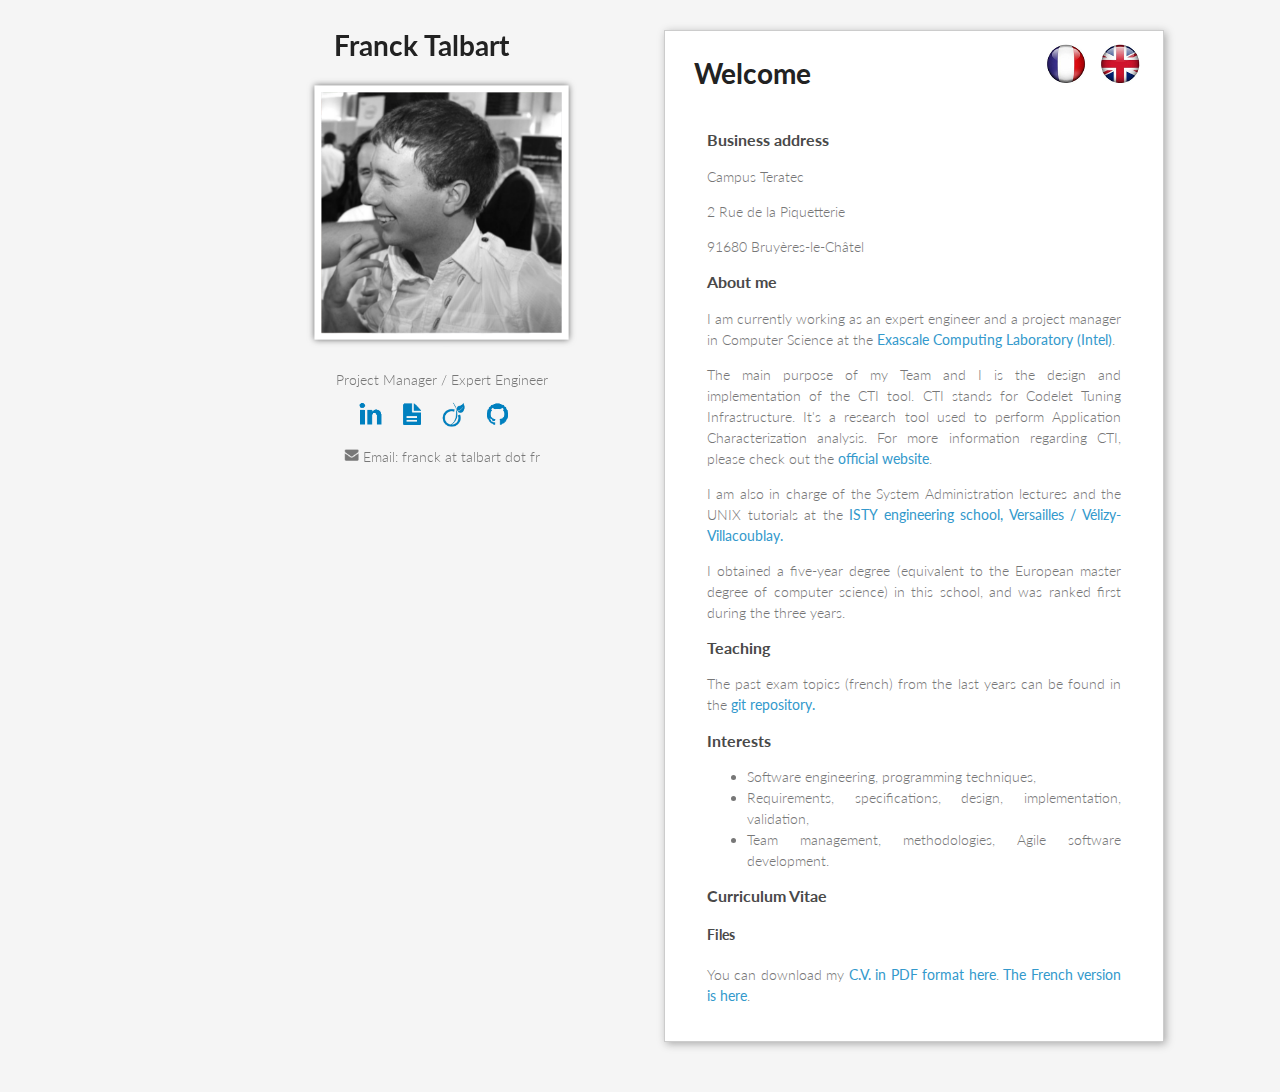
==== index.html @ 35c8802e "Merge branch 'master' of https://github.com/franck-talbart/franck-talbart.github.io" ====
﻿<!doctype html>
<html>
    <head>
        <meta charset="utf-8">
        <title>Franck Talbart's professional website</title>
        <link rel="stylesheet" href="css/styles.css">
        <meta name="viewport" content="width=device-width, initial-scale=1, user-scalable=no">
        <link rel="icon" type="image/x-icon" href="favicon.ico">
        <link rel="shortcut icon" type="image/x-icon" href="favicon.ico">
        <!--[if lt IE 9]>
        <script src="//html5shiv.googlecode.com/svn/trunk/html5.js"></script>
        <![endif]-->
    </head>
    <body>
        <div id="site">
            <div class="wrapper">
                <header>
                    <h1>Franck Talbart</h1>
                    <p class="view">
                        <div style="text-align:center">
                            <img alt="Photo" src="images/photo2.png"/>
                        </div>
                    </p>
                    <div style="text-align:center">Project Manager / Expert Engineer</div>
                    <div id="icons" style="text-align:center">
                        <a href="http://fr.linkedin.com/pub/franck-talbart/17/47b/554/" title="LinkedIn" target="_blank"><img alt="LinkedIn" src="images/linkedin.png" width="25" /></a>
                        <a href="CV_Franck_TALBART_eng.pdf" title="CV PDF" target="_blank"><img alt="CV PDF" src="images/file.png" width="20" /></a>
                        <a href="http://fr.viadeo.com/profile/002cguysoy9el0n" title="Viadeo" target="_blank"><img alt="Viadeo" src="images/viadeo.png" width="25" /></a>
                        <a href="https://github.com/franck-talbart" title="Github" target="_blank"><img alt="Github" src="images/github.png" width="25" /></a>
                    </div>
                    <p class="view">
                        <div style="text-align:center">
                            <img alt="Email" src="images/mail.png" width="15"/> Email: franck at talbart dot fr
                        </div>
                    </p>
                </header>
                <section>
                    <div id="flags">
                        <a href="index_fr.html" title="French">
                            <img alt="Français" src="images/french_flag.png"/>
                        </a>
                        <a href="index.html" title="English">
                            <img alt="Anglais" src="images/english_flag.png"/>
                        </a>
                    </div>
                    <div id="welcome">
                        <h1>Welcome</h1>
                    </div>
                    <div id="page">
                        <h3>Business address</h3>
                        <p>Campus Teratec</p>
                        <p>2 Rue de la Piquetterie</p>
                        <p>91680 Bruyères-le-Châtel</p>
                        <h3>About me</h3>
                        <p>
                            I am currently working as an expert engineer and a project manager in Computer Science at the <a href="http://www.exascale-computing.eu/" target="_blank">Exascale Computing Laboratory (Intel)</a>.</p>
                        <p>
                            The main purpose of my Team and I is the design
                            and implementation of the CTI tool. CTI stands for Codelet
                            Tuning Infrastructure. It's a research tool
                            used to perform Application Characterization
                            analysis. For more information regarding
                            CTI, please check out the <a
                                href="https://github.com/franck-talbart/codelet_tuning_infrastructure/wiki" target="_blank">official website</a>.
                        </p>
                        <p>
                            I am also in charge of the System Administration lectures and the UNIX tutorials at the <a href="http://www.isty.uvsq.fr/" target="_blank">ISTY engineering school, Versailles / Vélizy-Villacoublay.</a>
                        </p>
                        <p>
                            I obtained a five-year degree (equivalent to the European master degree of computer science) in this school, and was ranked first during the three years.
                        </p>
                        <h3>Teaching</h3>
                        <p>
                            The past exam topics (french) from the last years can be found in the <a href="https://github.com/franck-talbart/admin_sys_exam" target="_blank">git repository.</a>  

                        </p>
                        <h3>Interests</h3>
                        <ul>
                            <li>Software engineering, programming techniques,</li>
                            <li>Requirements, specifications, design, implementation, validation,</li>
                            <li>Team management, methodologies, Agile software development.</li>
                        </ul>
                        <h3>Curriculum Vitae</h3>
                        <h4>Files</h4>
                        <p>
                            You can download my <a href="CV_Franck_TALBART_eng.pdf" target="_blank">C.V. in PDF format here</a>. <a href="CV_Franck_TALBART_fr.pdf" target="_blank">The French version is here</a>.
                        </p>
                    </div>
                </section>
                <footer>
                </footer>
            </div>
            <script src="javascripts/scale.fix.js"></script>
        </div>
        <script>
            (function(i,s,o,g,r,a,m){i['GoogleAnalyticsObject']=r;i[r]=i[r]||function(){
            (i[r].q=i[r].q||[]).push(arguments)},i[r].l=1*new Date();a=s.createElement(o),
            m=s.getElementsByTagName(o)[0];a.async=1;a.src=g;m.parentNode.insertBefore(a,m)
            })(window,document,'script','//www.google-analytics.com/analytics.js','ga');
            
            ga('create', 'UA-42647516-1', 'franck-talbart.github.io');
			ga('require', 'displayfeatures');
            ga('send', 'pageview');
            
        </script>
    </body>
</html>
---- css/styles.css ----
@import url(https://fonts.googleapis.com/css?family=Lato:300italic,700italic,300,700);

body 
{
    padding:8px;
    font:14px/1.5 Lato, "Helvetica Neue", Helvetica, Arial, sans-serif;
    color:#777;
    font-weight:300;
    background-color: whitesmoke;
    background-position: center -18em;
    background-repeat: repeat-x; 
}

#site
{
    max-width: 48em;
    margin: 1em auto 1em auto;
    line-height:1.5em;
}

#page
{
    background: white;
    padding: 6em 3em 1.5em 3em;
    border: 1px solid #ccc;
}

#flags
{
    float: right;
    padding: 1em 1em 0em 0em;
}

#welcome
{
    float: left;
    padding: 2em 0em 0em 0em;
}

#flags img 
{
    margin:0px 10px 0px 0px;
    border: 0px;
}

#icons img 
{
    margin:10px 15px 0px 0px;
    border: 0px;
}

/* CSS3 */
#page
{
    box-shadow: 2px 2px 8px #aaa;
    -webkit-box-shadow: 2px 2px 8px #aaa;
    -moz-box-shadow: 2px 2px 8px #aaa;	
}

h1
{
    color:#222;
    margin:0 0 0 30px;
}

h2, h3, h4, h5, h6
{
    color:#222;
    margin:0 0 20 0px;
}

p, ul, ol, table, pre, dl 
{
    margin:0 0 20 0px;
text-align:justify;
}

h1, h2, h3
{
    line-height:1.1;
}

h1
{
    font-size:28px;
}

h2 
{
    color:#393939;
}

h3, h4, h5, h6
{
    color:#494949;
}

a
{
    color:#39c;
    font-weight:400;
    text-decoration:none;
}

a small
{
    font-size:11px;
    color:#777;
    margin-top:-0.6em;
    display:block;
}

.wrapper
{
    width:860px;
    margin:0 auto auto auto;
}

blockquote
{
    border-left:1px solid #e5e5e5;
    margin:0 auto auto auto;
    padding:0 0 0 20px;
    font-style:italic;
}

code, pre
{
    font-family:Monaco, Bitstream Vera Sans Mono, Lucida Console, Terminal;
    color:#333;
    font-size:12px;
}

pre
{
    padding:8px 15px;
    background: #f8f8f8;  
    border-radius:5px;
    border:1px solid #e5e5e5;
    overflow-x: auto;
}

table
{
    width:100%;
    border-collapse:collapse;
}

th, td
{
    text-align:left;
    padding:5px 10px;
    border-bottom:1px solid #e5e5e5;
}

dt
{
    color:#444;
    font-weight:700;
}

th
{
    color:#444;
}

img
{
    max-width:100%;
}

header
{
    width:275px;
    float:left;
    position:fixed;
}

header ul
{
    list-style:none;
    height:40px;
    padding:0;

    background: #eee;
    background: -moz-linear-gradient(top, #f8f8f8 0%, #dddddd 100%);
    background: -webkit-gradient(linear, left top, left bottom, color-stop(0%,#f8f8f8), color-stop(100%,#dddddd));
    background: -webkit-linear-gradient(top, #f8f8f8 0%,#dddddd 100%);
    background: -o-linear-gradient(top, #f8f8f8 0%,#dddddd 100%);
    background: -ms-linear-gradient(top, #f8f8f8 0%,#dddddd 100%);
    background: linear-gradient(top, #f8f8f8 0%,#dddddd 100%);
      
    border-radius:5px;
    border:1px solid #d2d2d2;
    box-shadow:inset #fff 0 1px 0, inset rgba(0,0,0,0.03) 0 -1px 0;
    width:270px;
}

header li
{
    width:89px;
    float:left;
    border-right:1px solid #d2d2d2;
    height:40px;
}

header ul a
{
    line-height:1;
    font-size:11px;
    color:#999;
    display:block;
    text-align:center;
    padding-top:6px;
    height:40px;
}

strong
{
    color:#222;
    font-weight:700;
}

header ul li + li
{
    width:88px;
    border-left:1px solid #fff;
}

header ul li + li + li
{
    border-right:none;
    width:89px;
}

header ul a strong
{
    font-size:14px;
    display:block;
    color:#222;
}

section
{
    width:500px;
    float:right;
    padding-bottom:50px;
}

small
{
    font-size:11px;
}

hr
{
    border:0;
    background:#e5e5e5;
    height:1px;
    margin:0 0 20 0px;
}

footer
{
    width:270px;
    float:left;
    position:fixed;
    bottom:50px;
}

@media print, screen and (max-width: 960px)
{
    div.wrapper
    {
        width:auto;
        margin:0;
    }

    header, section, footer
    {
        float:none;
        position:static;
        width:auto;
    }

    header
    {
        padding-right:320px;
    }

    section
    {
        border:1px solid #e5e5e5;
        border-width:1px 0;
        padding:20px 0;
        margin:0 0 20 0px;
    }

    header a small
    {
        display:inline;
    }

    header ul
    {
        position:absolute;
        right:50px;
        top:52px;
    }
}

@media print, screen and (max-width: 720px)
{
    body
    {
        word-wrap:break-word;
    }

    header
    {
        padding:0;
    }

    header ul, header p.view
    {
        position:static;
    }

    pre, code
    {
        word-wrap:normal;
    }
}

@media print, screen and (max-width: 480px)
{
    body
    {
        padding:15px;
    }
      
    header ul
    {
        display:none;
    }
}

@media print
{
    body
    {
        padding:0.4in;
        font-size:12pt;
        color:#444;
    }
}
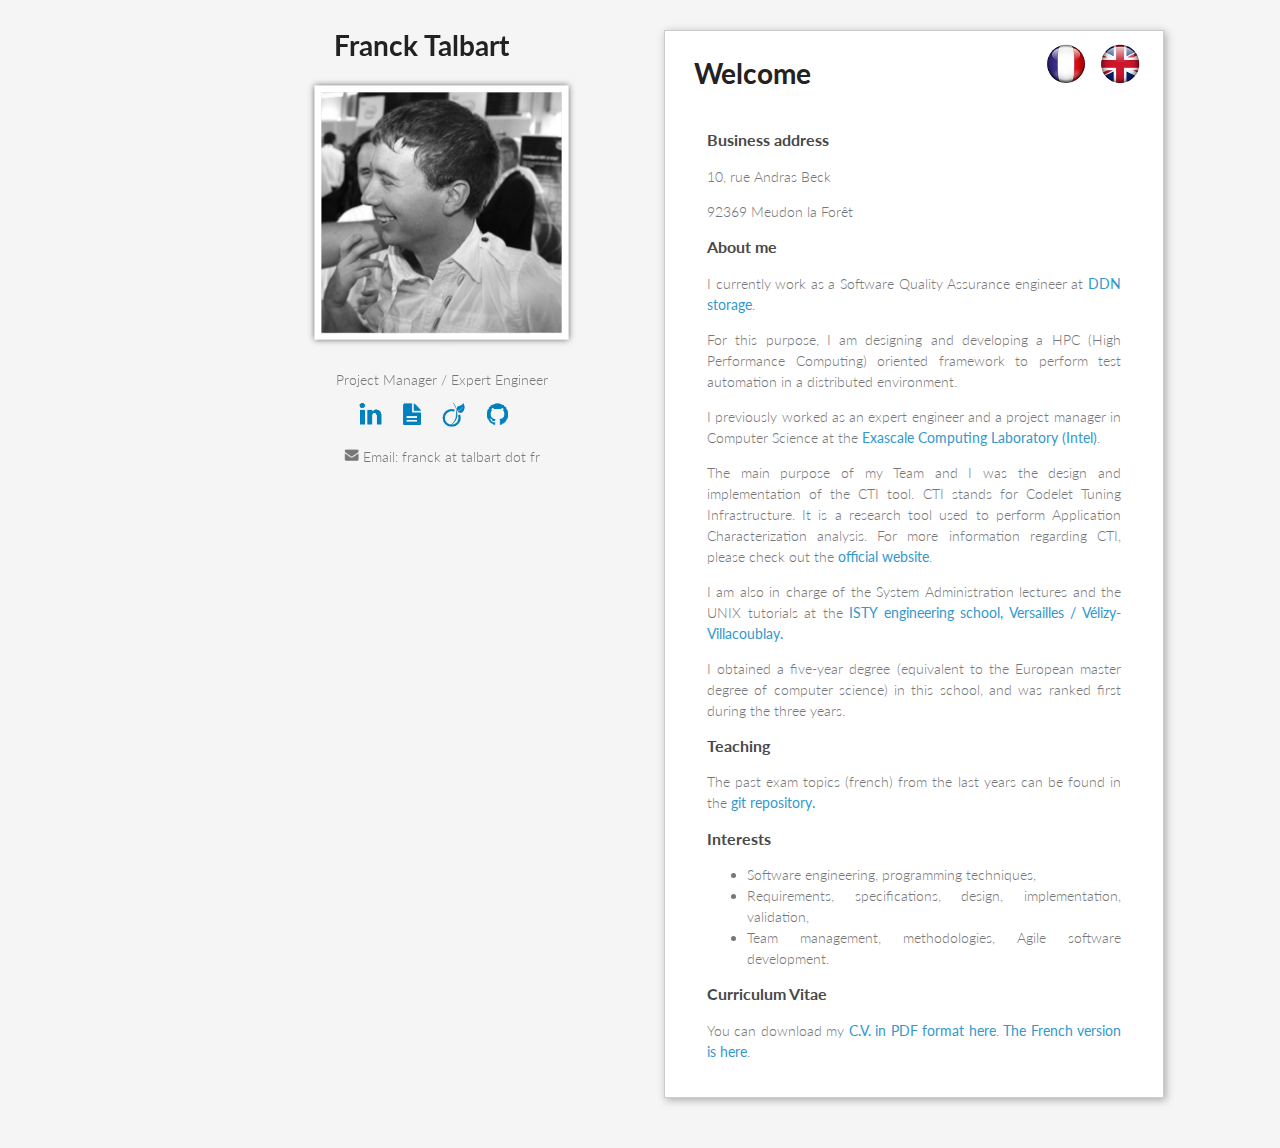
==== commit 46b03141: "Removed a useless title" ====
--- a/index.html
+++ b/index.html
@@ -48,19 +48,22 @@
                     </div>
                     <div id="page">
                         <h3>Business address</h3>
-                        <p>Campus Teratec</p>
-                        <p>2 Rue de la Piquetterie</p>
-                        <p>91680 Bruyères-le-Châtel</p>
+                        <p>10, rue Andras Beck</p>
+                        <p>92369 Meudon la Forêt</p>
                         <h3>About me</h3>
+						<p>
+							I currently work as a Software Quality Assurance engineer at <a href="http://www.ddn.com" target="_blank">DDN storage</a>.
+						</p>
+						<p>
+							For this purpose, I am designing and developing a HPC (High Performance Computing) oriented framework to perform test automation in a distributed environment.</p>
+						</p>
                         <p>
-                            I am currently working as an expert engineer and a project manager in Computer Science at the <a href="http://www.exascale-computing.eu/" target="_blank">Exascale Computing Laboratory (Intel)</a>.</p>
+                            I previously worked as an expert engineer and a project manager in Computer Science at the <a href="http://www.exascale-computing.eu/" target="_blank">Exascale Computing Laboratory (Intel)</a>.
+						</p>
                         <p>
-                            The main purpose of my Team and I is the design
-                            and implementation of the CTI tool. CTI stands for Codelet
-                            Tuning Infrastructure. It's a research tool
-                            used to perform Application Characterization
-                            analysis. For more information regarding
-                            CTI, please check out the <a
+                            The main purpose of my Team and I was the design and
+                            implementation of the CTI tool. CTI stands for Codelet Tuning Infrastructure. It is a research tool
+                            used to perform Application Characterization analysis. For more information regarding CTI, please check out the <a
                                 href="https://github.com/franck-talbart/codelet_tuning_infrastructure/wiki" target="_blank">official website</a>.
                         </p>
                         <p>
@@ -81,7 +84,6 @@
                             <li>Team management, methodologies, Agile software development.</li>
                         </ul>
                         <h3>Curriculum Vitae</h3>
-                        <h4>Files</h4>
                         <p>
                             You can download my <a href="CV_Franck_TALBART_eng.pdf" target="_blank">C.V. in PDF format here</a>. <a href="CV_Franck_TALBART_fr.pdf" target="_blank">The French version is here</a>.
                         </p>
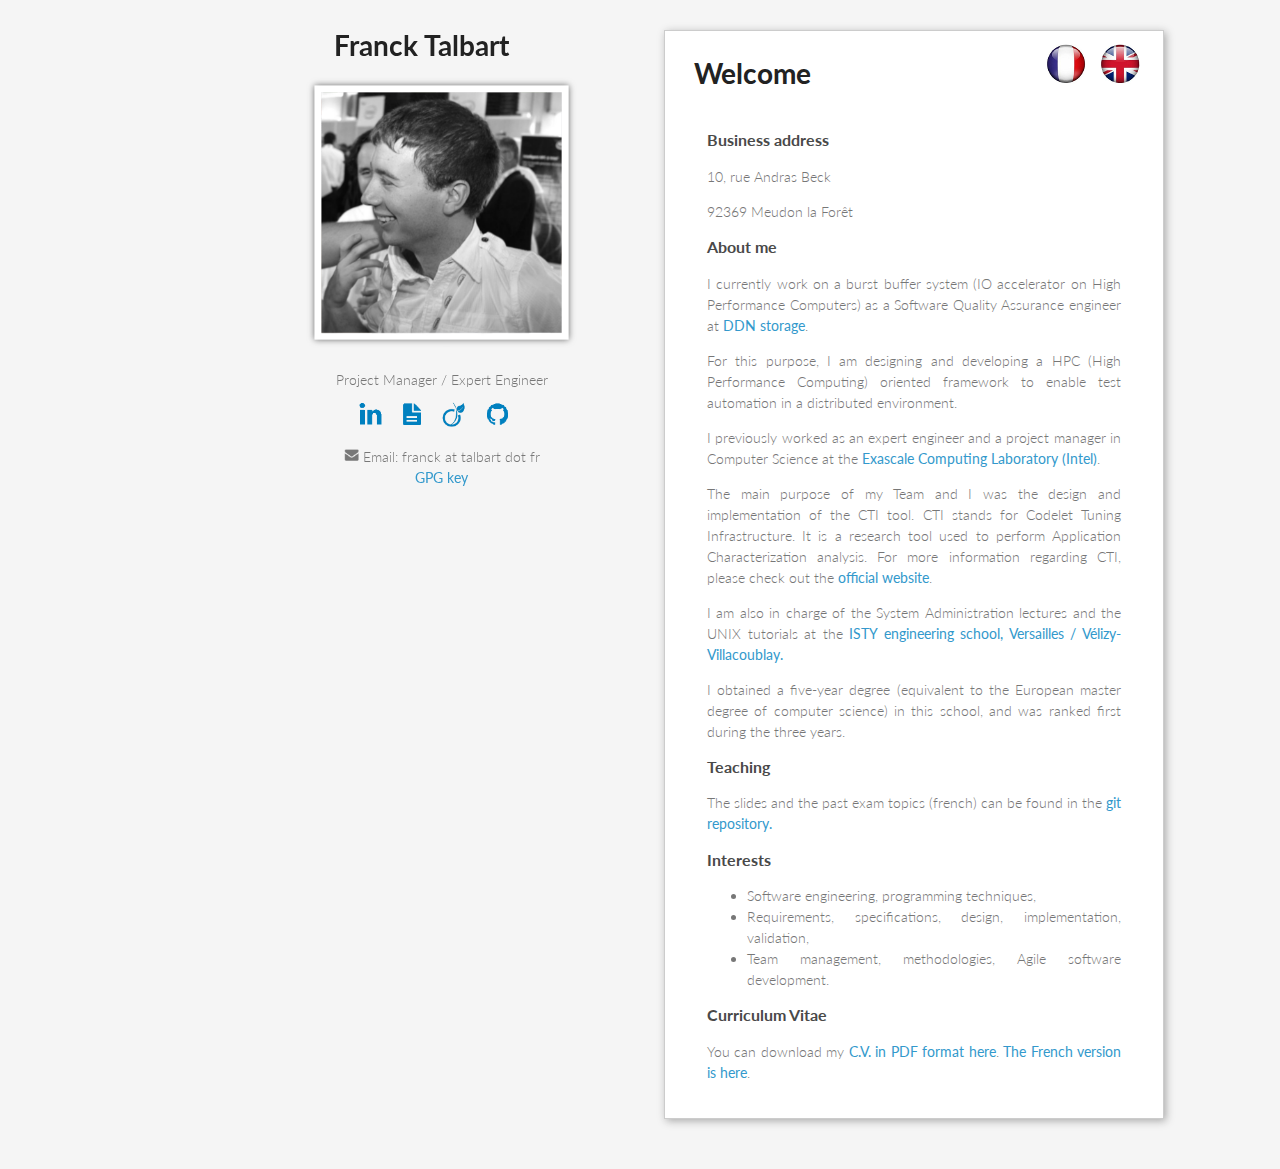
==== commit 8be8cb61: "New GPG key" ====
--- a/index.html
+++ b/index.html
@@ -30,7 +30,8 @@
                     </div>
                     <p class="view">
                         <div style="text-align:center">
-                            <img alt="Email" src="images/mail.png" width="15"/> Email: franck at talbart dot fr
+                            <div><img alt="Email" src="images/mail.png" width="15"/> Email: franck at talbart dot fr</div>
+                            <a href="ftalbart_pub.gpg">GPG key</a>
                         </div>
                     </p>
                 </header>
@@ -52,10 +53,10 @@
                         <p>92369 Meudon la Forêt</p>
                         <h3>About me</h3>
 						<p>
-							I currently work as a Software Quality Assurance engineer at <a href="http://www.ddn.com" target="_blank">DDN storage</a>.
+							I currently work on a burst buffer system (IO accelerator on High Performance Computers) as a Software Quality Assurance engineer at <a href="http://www.ddn.com" target="_blank">DDN storage</a>.
 						</p>
 						<p>
-							For this purpose, I am designing and developing a HPC (High Performance Computing) oriented framework to perform test automation in a distributed environment.</p>
+							For this purpose, I am designing and developing a HPC (High Performance Computing) oriented framework to enable test automation in a distributed environment.</p>
 						</p>
                         <p>
                             I previously worked as an expert engineer and a project manager in Computer Science at the <a href="http://www.exascale-computing.eu/" target="_blank">Exascale Computing Laboratory (Intel)</a>.
@@ -74,7 +75,7 @@
                         </p>
                         <h3>Teaching</h3>
                         <p>
-                            The past exam topics (french) from the last years can be found in the <a href="https://github.com/franck-talbart/admin_sys_exam" target="_blank">git repository.</a>  
+                            The slides and the past exam topics (french) can be found in the <a href="https://github.com/franck-talbart/sys_admin_lectures_slides_exam" target="_blank">git repository.</a>  
 
                         </p>
                         <h3>Interests</h3>
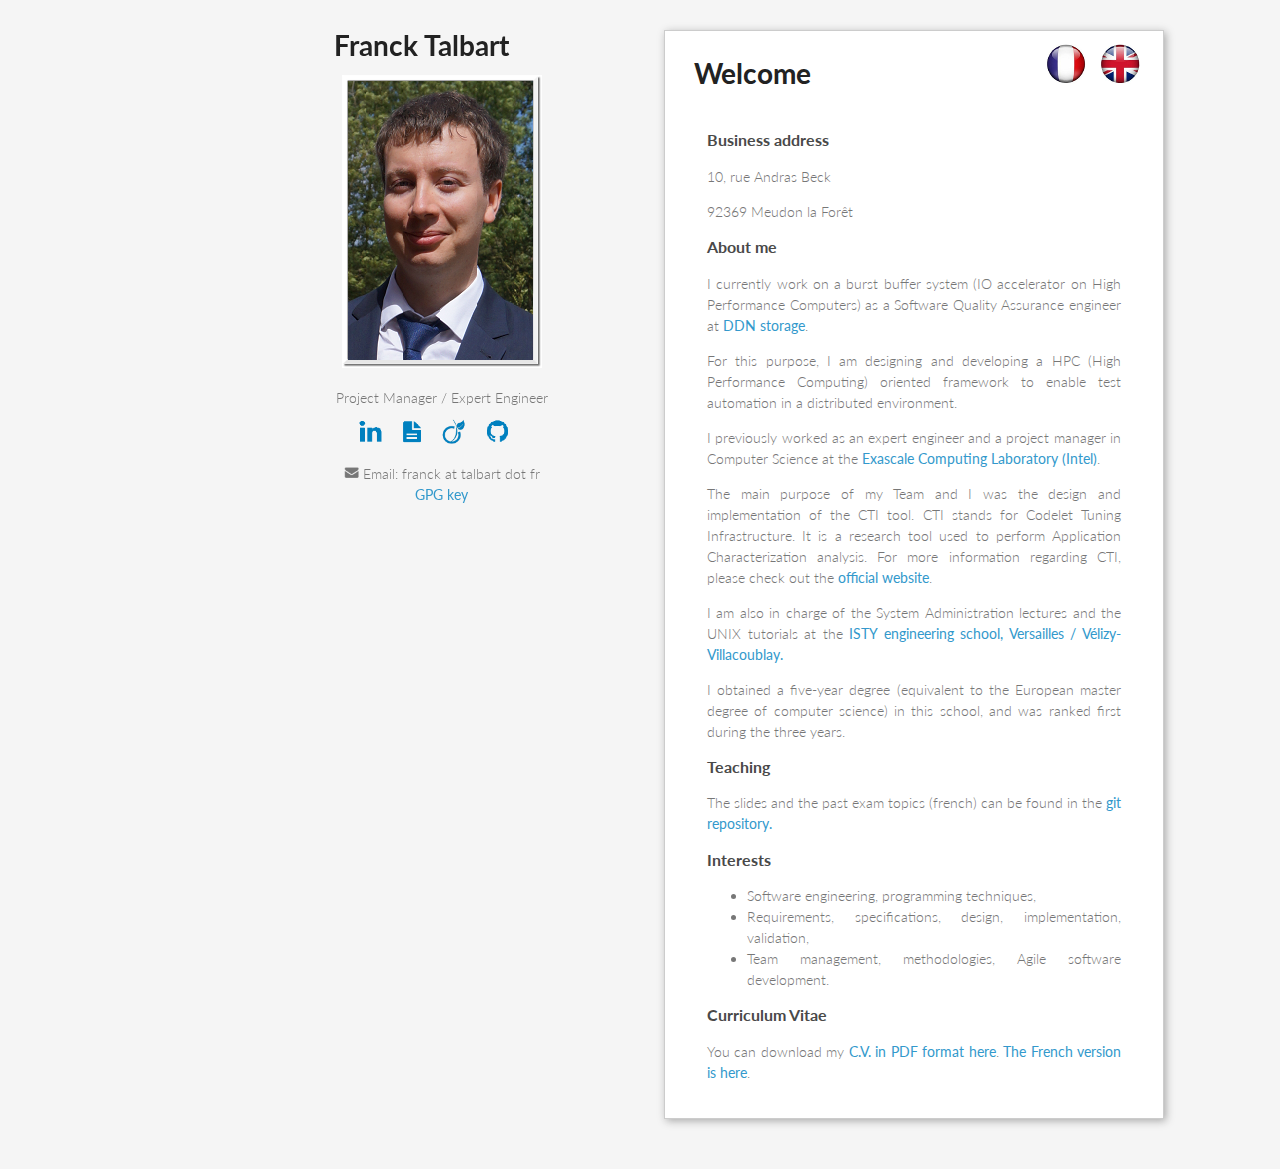
==== commit 5c053a45: "Photo" ====
--- a/index.html
+++ b/index.html
@@ -18,7 +18,7 @@
                     <h1>Franck Talbart</h1>
                     <p class="view">
                         <div style="text-align:center">
-                            <img alt="Photo" src="images/photo2.png"/>
+                            <img alt="Photo" src="images/photo3.png"/>
                         </div>
                     </p>
                     <div style="text-align:center">Project Manager / Expert Engineer</div>
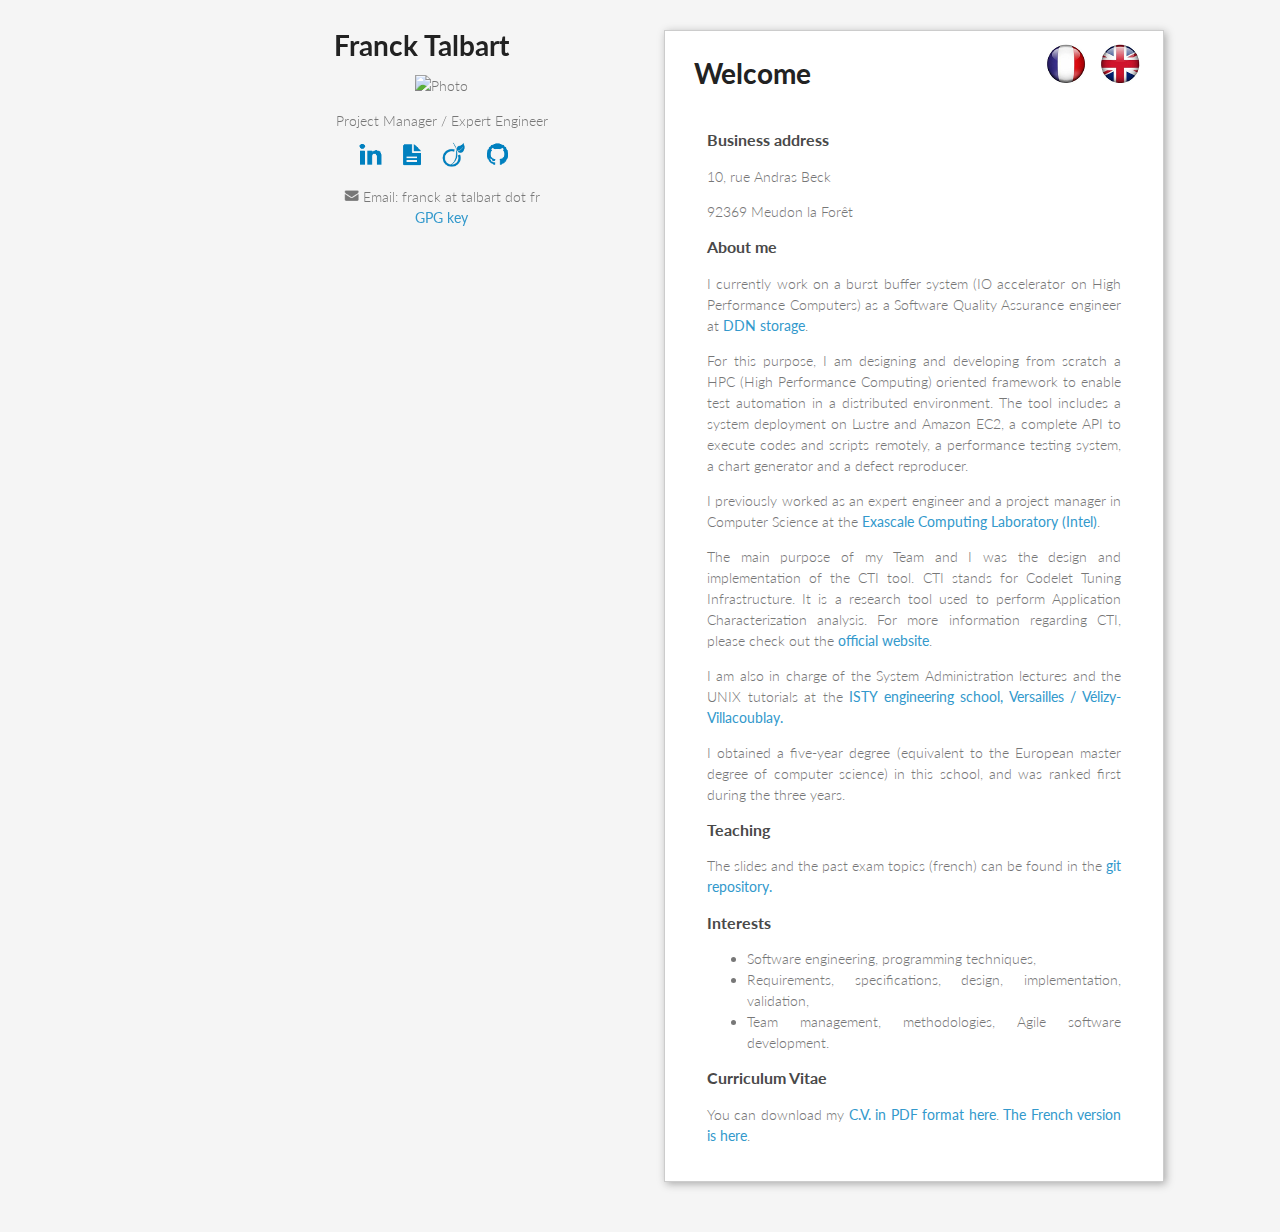
==== commit 46acf35c: "Updated the text" ====
--- a/index.html
+++ b/index.html
@@ -18,7 +18,7 @@
                     <h1>Franck Talbart</h1>
                     <p class="view">
                         <div style="text-align:center">
-                            <img alt="Photo" src="images/photo3.png"/>
+                            <img alt="Photo" src="images/photo.jpg"/>
                         </div>
                     </p>
                     <div style="text-align:center">Project Manager / Expert Engineer</div>
@@ -56,7 +56,7 @@
 							I currently work on a burst buffer system (IO accelerator on High Performance Computers) as a Software Quality Assurance engineer at <a href="http://www.ddn.com" target="_blank">DDN storage</a>.
 						</p>
 						<p>
-							For this purpose, I am designing and developing a HPC (High Performance Computing) oriented framework to enable test automation in a distributed environment.</p>
+							For this purpose, I am designing and developing from scratch a HPC (High Performance Computing) oriented framework to enable test automation in a distributed environment. The tool includes a system deployment on Lustre and Amazon EC2, a complete API to execute codes and scripts remotely, a performance testing system, a chart generator and a defect reproducer.</p>
 						</p>
                         <p>
                             I previously worked as an expert engineer and a project manager in Computer Science at the <a href="http://www.exascale-computing.eu/" target="_blank">Exascale Computing Laboratory (Intel)</a>.
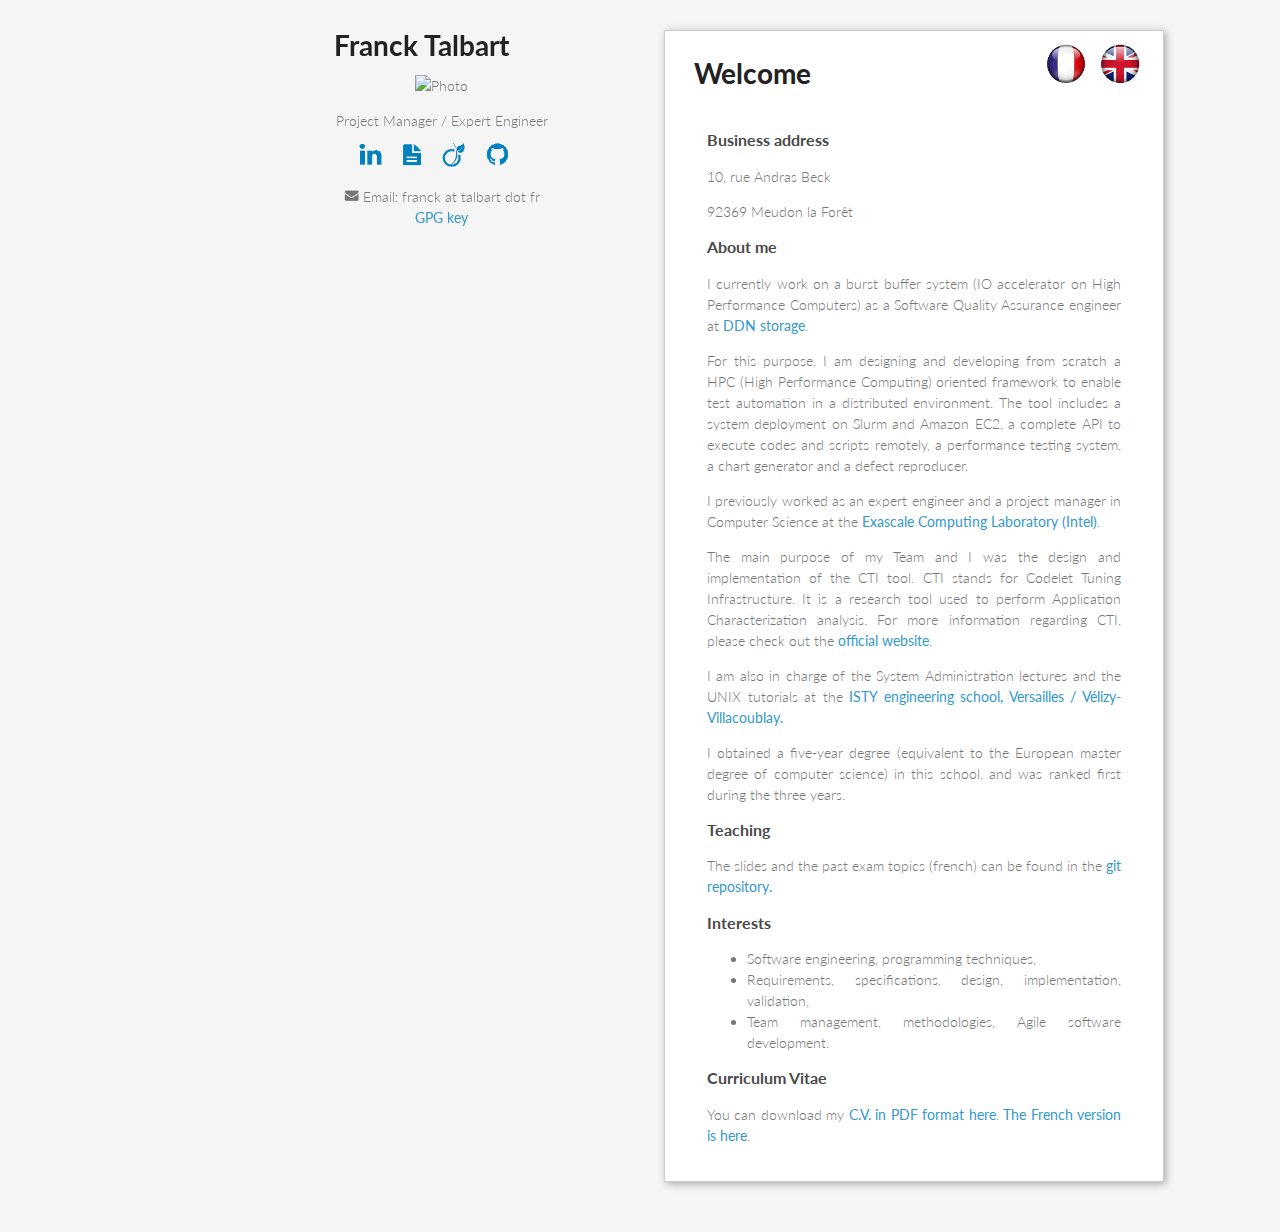
==== commit 4dfa5126: "Typo" ====
--- a/index.html
+++ b/index.html
@@ -56,7 +56,7 @@
 							I currently work on a burst buffer system (IO accelerator on High Performance Computers) as a Software Quality Assurance engineer at <a href="http://www.ddn.com" target="_blank">DDN storage</a>.
 						</p>
 						<p>
-							For this purpose, I am designing and developing from scratch a HPC (High Performance Computing) oriented framework to enable test automation in a distributed environment. The tool includes a system deployment on Lustre and Amazon EC2, a complete API to execute codes and scripts remotely, a performance testing system, a chart generator and a defect reproducer.</p>
+							For this purpose, I am designing and developing from scratch a HPC (High Performance Computing) oriented framework to enable test automation in a distributed environment. The tool includes a system deployment on Slurm and Amazon EC2, a complete API to execute codes and scripts remotely, a performance testing system, a chart generator and a defect reproducer.</p>
 						</p>
                         <p>
                             I previously worked as an expert engineer and a project manager in Computer Science at the <a href="http://www.exascale-computing.eu/" target="_blank">Exascale Computing Laboratory (Intel)</a>.
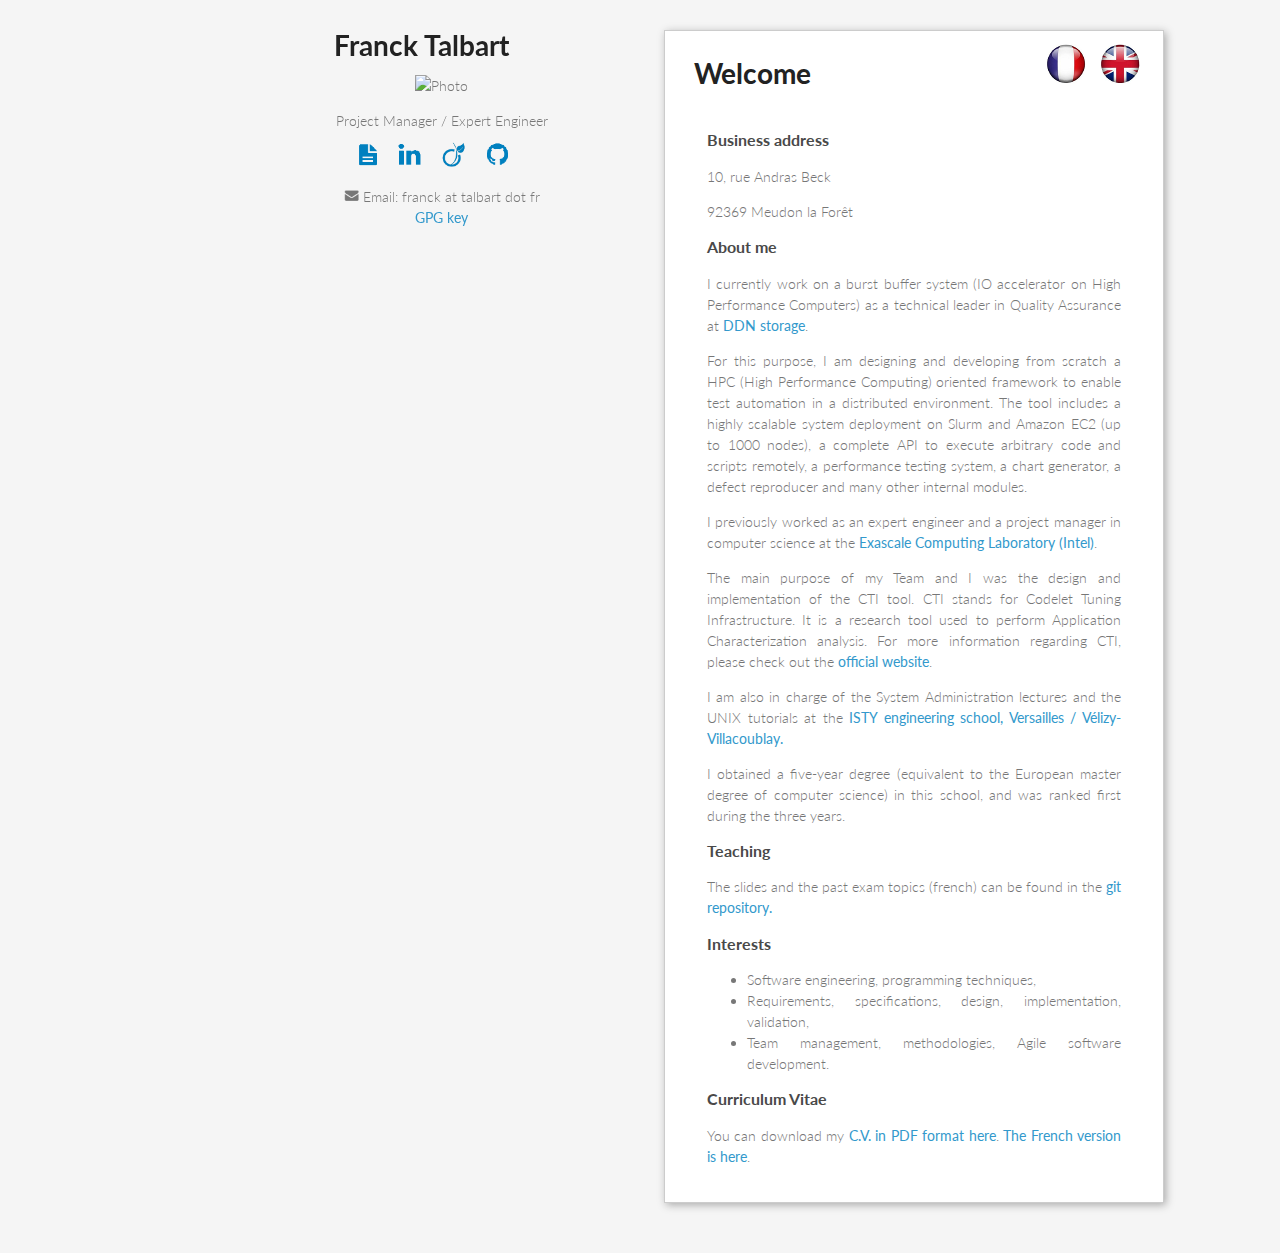
==== commit 86a796f8: "Typo" ====
--- a/index.html
+++ b/index.html
@@ -23,8 +23,8 @@
                     </p>
                     <div style="text-align:center">Project Manager / Expert Engineer</div>
                     <div id="icons" style="text-align:center">
+					    <a href="CV_Franck_TALBART_eng.pdf" title="CV PDF" target="_blank"><img alt="CV PDF" src="images/file.png" width="20" /></a>
                         <a href="http://fr.linkedin.com/pub/franck-talbart/17/47b/554/" title="LinkedIn" target="_blank"><img alt="LinkedIn" src="images/linkedin.png" width="25" /></a>
-                        <a href="CV_Franck_TALBART_eng.pdf" title="CV PDF" target="_blank"><img alt="CV PDF" src="images/file.png" width="20" /></a>
                         <a href="http://fr.viadeo.com/profile/002cguysoy9el0n" title="Viadeo" target="_blank"><img alt="Viadeo" src="images/viadeo.png" width="25" /></a>
                         <a href="https://github.com/franck-talbart" title="Github" target="_blank"><img alt="Github" src="images/github.png" width="25" /></a>
                     </div>
@@ -53,13 +53,13 @@
                         <p>92369 Meudon la Forêt</p>
                         <h3>About me</h3>
 						<p>
-							I currently work on a burst buffer system (IO accelerator on High Performance Computers) as a Software Quality Assurance engineer at <a href="http://www.ddn.com" target="_blank">DDN storage</a>.
+							I currently work on a burst buffer system (IO accelerator on High Performance Computers) as a technical leader in Quality Assurance at <a href="http://www.ddn.com" target="_blank">DDN storage</a>.
 						</p>
 						<p>
-							For this purpose, I am designing and developing from scratch a HPC (High Performance Computing) oriented framework to enable test automation in a distributed environment. The tool includes a system deployment on Slurm and Amazon EC2, a complete API to execute codes and scripts remotely, a performance testing system, a chart generator and a defect reproducer.</p>
+							For this purpose, I am designing and developing from scratch a HPC (High Performance Computing) oriented framework to enable test automation in a distributed environment. The tool includes a highly scalable system deployment on Slurm and Amazon EC2 (up to 1000 nodes), a complete API to execute arbitrary code and scripts remotely, a performance testing system, a chart generator, a defect reproducer and many other internal modules.</p>
 						</p>
                         <p>
-                            I previously worked as an expert engineer and a project manager in Computer Science at the <a href="http://www.exascale-computing.eu/" target="_blank">Exascale Computing Laboratory (Intel)</a>.
+                            I previously worked as an expert engineer and a project manager in computer science at the <a href="http://www.exascale-computing.eu/" target="_blank">Exascale Computing Laboratory (Intel)</a>.
 						</p>
                         <p>
                             The main purpose of my Team and I was the design and
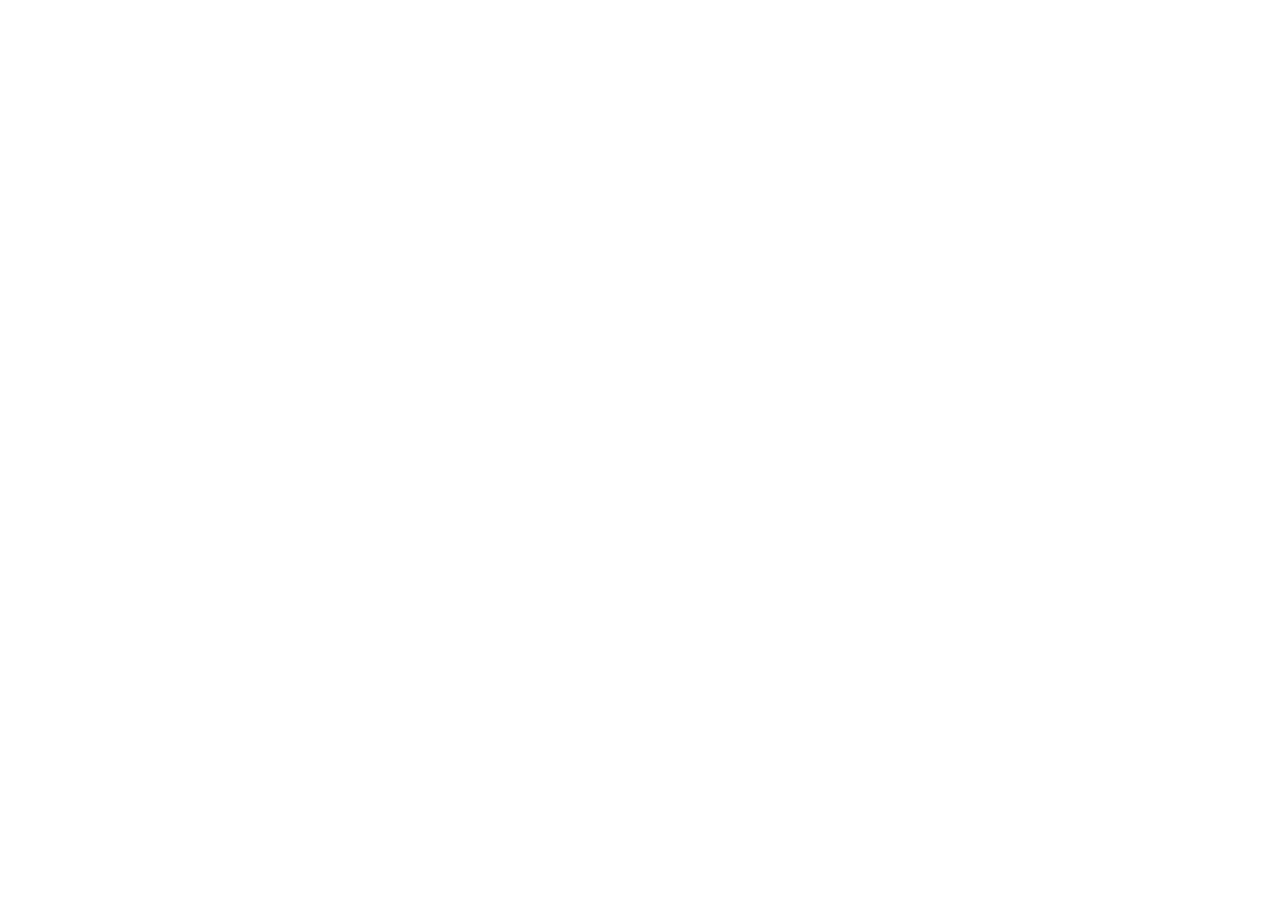
==== commit 1b56beae: "Moved to gitlab :)" ====
--- a/index.html
+++ b/index.html
@@ -1,110 +1,15 @@
-﻿<!doctype html>
-<html>
+<!DOCTYPE HTML>
+<html lang="en-US">
     <head>
-        <meta charset="utf-8">
-        <title>Franck Talbart's professional website</title>
-        <link rel="stylesheet" href="css/styles.css">
-        <meta name="viewport" content="width=device-width, initial-scale=1, user-scalable=no">
-        <link rel="icon" type="image/x-icon" href="favicon.ico">
-        <link rel="shortcut icon" type="image/x-icon" href="favicon.ico">
-        <!--[if lt IE 9]>
-        <script src="//html5shiv.googlecode.com/svn/trunk/html5.js"></script>
-        <![endif]-->
+        <meta charset="UTF-8">
+        <meta http-equiv="refresh" content="1;url=https://franck.talbart.fr/">
+        <script type="text/javascript">
+            window.location.href = "https://franck.talbart.fr/"
+        </script>
+        <title>Page Redirection</title>
     </head>
     <body>
-        <div id="site">
-            <div class="wrapper">
-                <header>
-                    <h1>Franck Talbart</h1>
-                    <p class="view">
-                        <div style="text-align:center">
-                            <img alt="Photo" src="images/photo.jpg"/>
-                        </div>
-                    </p>
-                    <div style="text-align:center">Project Manager / Expert Engineer</div>
-                    <div id="icons" style="text-align:center">
-					    <a href="CV_Franck_TALBART_eng.pdf" title="CV PDF" target="_blank"><img alt="CV PDF" src="images/file.png" width="20" /></a>
-                        <a href="http://fr.linkedin.com/pub/franck-talbart/17/47b/554/" title="LinkedIn" target="_blank"><img alt="LinkedIn" src="images/linkedin.png" width="25" /></a>
-                        <a href="http://fr.viadeo.com/profile/002cguysoy9el0n" title="Viadeo" target="_blank"><img alt="Viadeo" src="images/viadeo.png" width="25" /></a>
-                        <a href="https://github.com/franck-talbart" title="Github" target="_blank"><img alt="Github" src="images/github.png" width="25" /></a>
-                    </div>
-                    <p class="view">
-                        <div style="text-align:center">
-                            <div><img alt="Email" src="images/mail.png" width="15"/> Email: franck at talbart dot fr</div>
-                            <a href="ftalbart_pub.gpg">GPG key</a>
-                        </div>
-                    </p>
-                </header>
-                <section>
-                    <div id="flags">
-                        <a href="index_fr.html" title="French">
-                            <img alt="Français" src="images/french_flag.png"/>
-                        </a>
-                        <a href="index.html" title="English">
-                            <img alt="Anglais" src="images/english_flag.png"/>
-                        </a>
-                    </div>
-                    <div id="welcome">
-                        <h1>Welcome</h1>
-                    </div>
-                    <div id="page">
-                        <h3>Business address</h3>
-                        <p>10, rue Andras Beck</p>
-                        <p>92369 Meudon la Forêt</p>
-                        <h3>About me</h3>
-						<p>
-							I currently work on a burst buffer system (IO accelerator on High Performance Computers) as a technical leader in Quality Assurance at <a href="http://www.ddn.com" target="_blank">DDN storage</a>.
-						</p>
-						<p>
-							For this purpose, I am designing and developing from scratch a HPC (High Performance Computing) oriented framework to enable test automation in a distributed environment. The tool includes a highly scalable system deployment on Slurm and Amazon EC2 (up to 1000 nodes), a complete API to execute arbitrary code and scripts remotely, a performance testing system, a chart generator, a defect reproducer and many other internal modules.</p>
-						</p>
-                        <p>
-                            I previously worked as an expert engineer and a project manager in computer science at the <a href="http://www.exascale-computing.eu/" target="_blank">Exascale Computing Laboratory (Intel)</a>.
-						</p>
-                        <p>
-                            The main purpose of my Team and I was the design and
-                            implementation of the CTI tool. CTI stands for Codelet Tuning Infrastructure. It is a research tool
-                            used to perform Application Characterization analysis. For more information regarding CTI, please check out the <a
-                                href="https://github.com/franck-talbart/codelet_tuning_infrastructure/wiki" target="_blank">official website</a>.
-                        </p>
-                        <p>
-                            I am also in charge of the System Administration lectures and the UNIX tutorials at the <a href="http://www.isty.uvsq.fr/" target="_blank">ISTY engineering school, Versailles / Vélizy-Villacoublay.</a>
-                        </p>
-                        <p>
-                            I obtained a five-year degree (equivalent to the European master degree of computer science) in this school, and was ranked first during the three years.
-                        </p>
-                        <h3>Teaching</h3>
-                        <p>
-                            The slides and the past exam topics (french) can be found in the <a href="https://github.com/franck-talbart/sys_admin_lectures_slides_exam" target="_blank">git repository.</a>  
-
-                        </p>
-                        <h3>Interests</h3>
-                        <ul>
-                            <li>Software engineering, programming techniques,</li>
-                            <li>Requirements, specifications, design, implementation, validation,</li>
-                            <li>Team management, methodologies, Agile software development.</li>
-                        </ul>
-                        <h3>Curriculum Vitae</h3>
-                        <p>
-                            You can download my <a href="CV_Franck_TALBART_eng.pdf" target="_blank">C.V. in PDF format here</a>. <a href="CV_Franck_TALBART_fr.pdf" target="_blank">The French version is here</a>.
-                        </p>
-                    </div>
-                </section>
-                <footer>
-                </footer>
-            </div>
-            <script src="javascripts/scale.fix.js"></script>
-        </div>
-        <script>
-            (function(i,s,o,g,r,a,m){i['GoogleAnalyticsObject']=r;i[r]=i[r]||function(){
-            (i[r].q=i[r].q||[]).push(arguments)},i[r].l=1*new Date();a=s.createElement(o),
-            m=s.getElementsByTagName(o)[0];a.async=1;a.src=g;m.parentNode.insertBefore(a,m)
-            })(window,document,'script','//www.google-analytics.com/analytics.js','ga');
-            
-            ga('create', 'UA-42647516-1', 'franck-talbart.github.io');
-			ga('require', 'displayfeatures');
-            ga('send', 'pageview');
-            
-        </script>
+        <!-- Note: don't tell people to `click` the link, just tell them that it is a link. -->
+        If you are not redirected automatically, follow the <a href='https://franck.talbart.fr/'>link to Franck Talbart's professional website</a>
     </body>
 </html>
